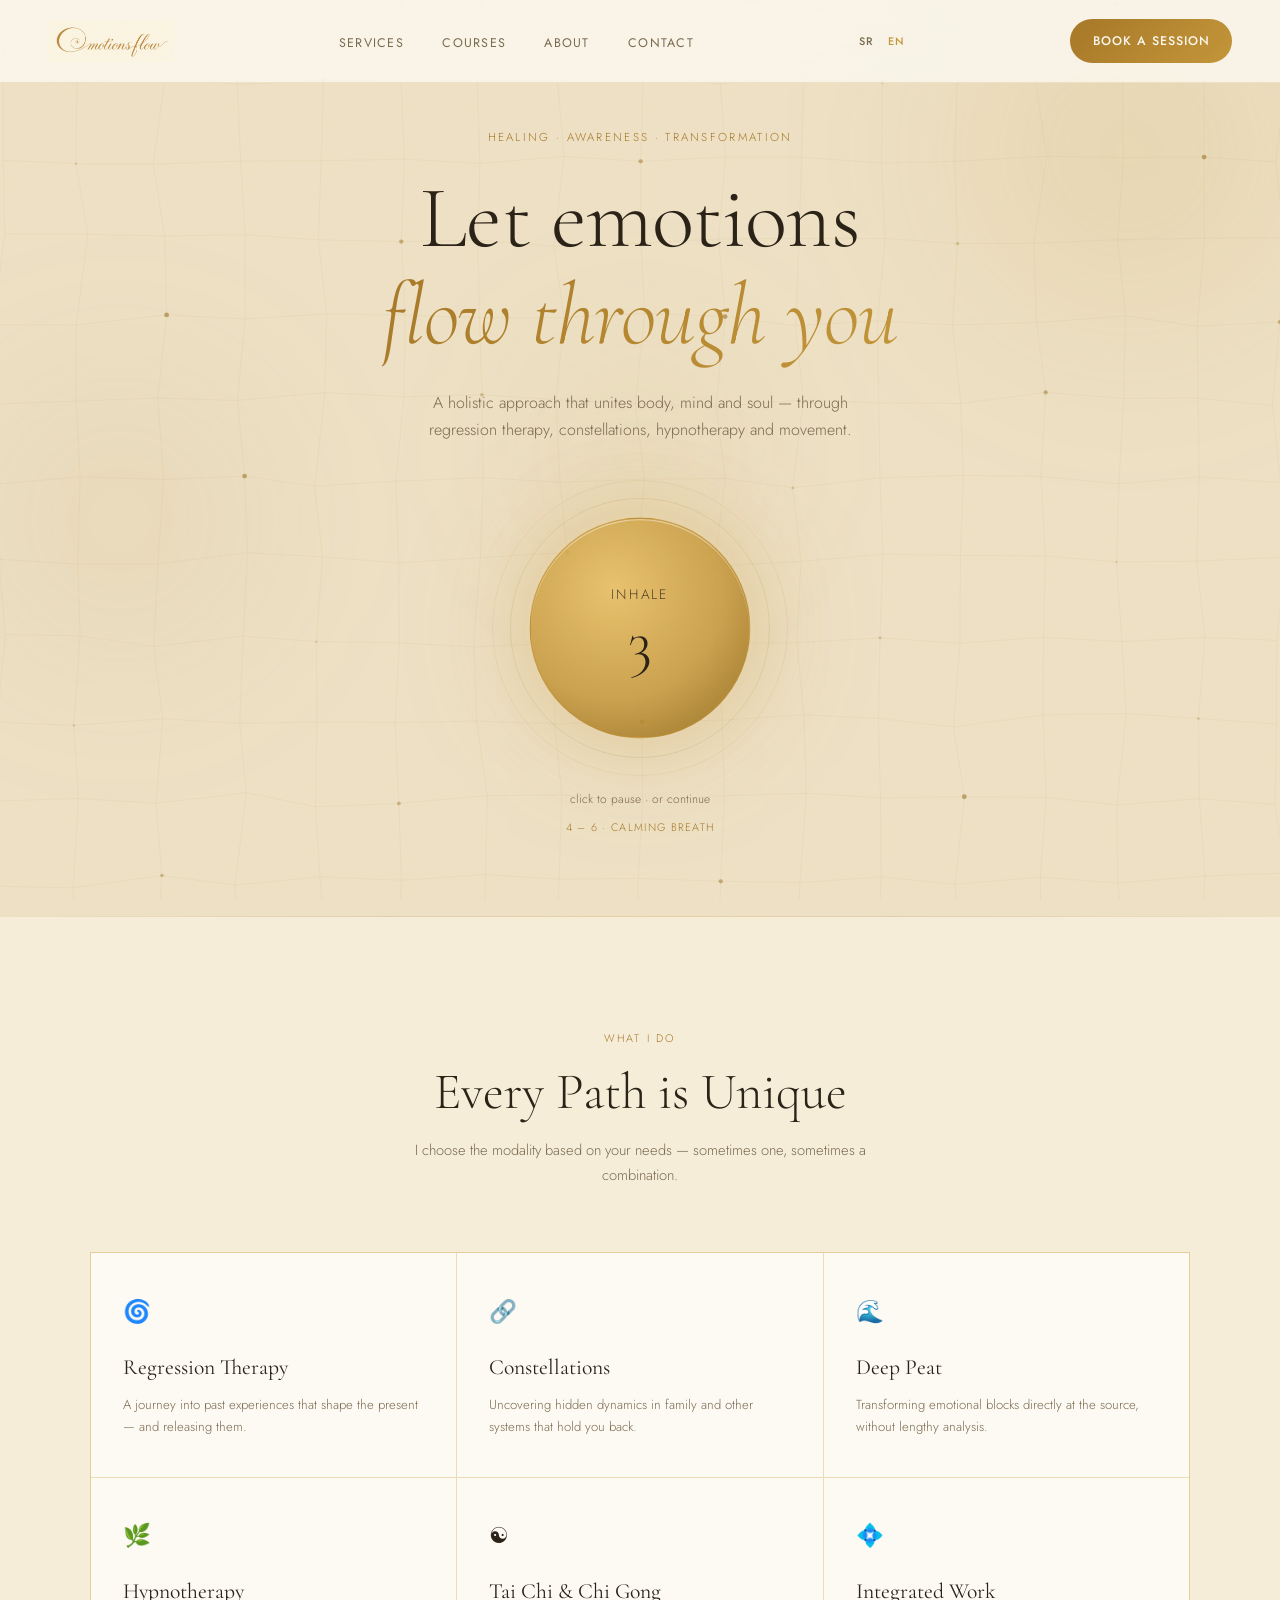
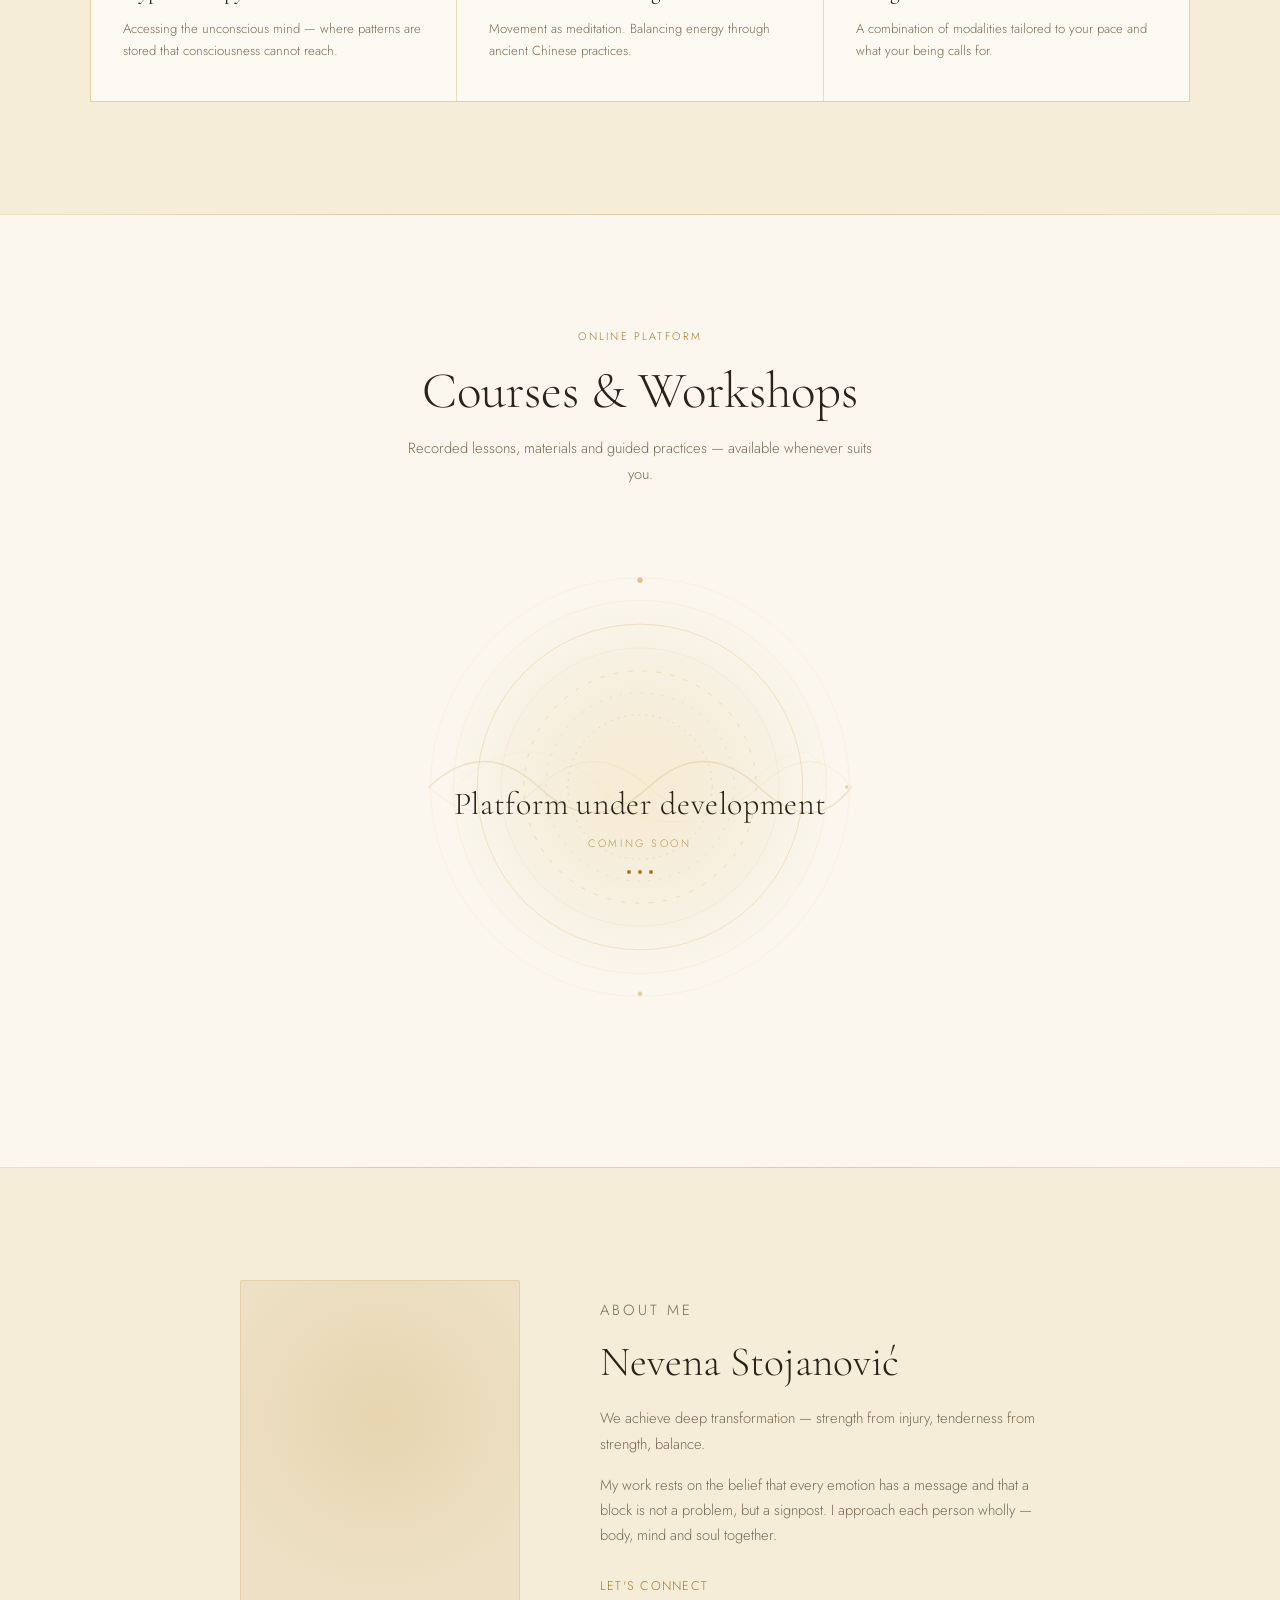
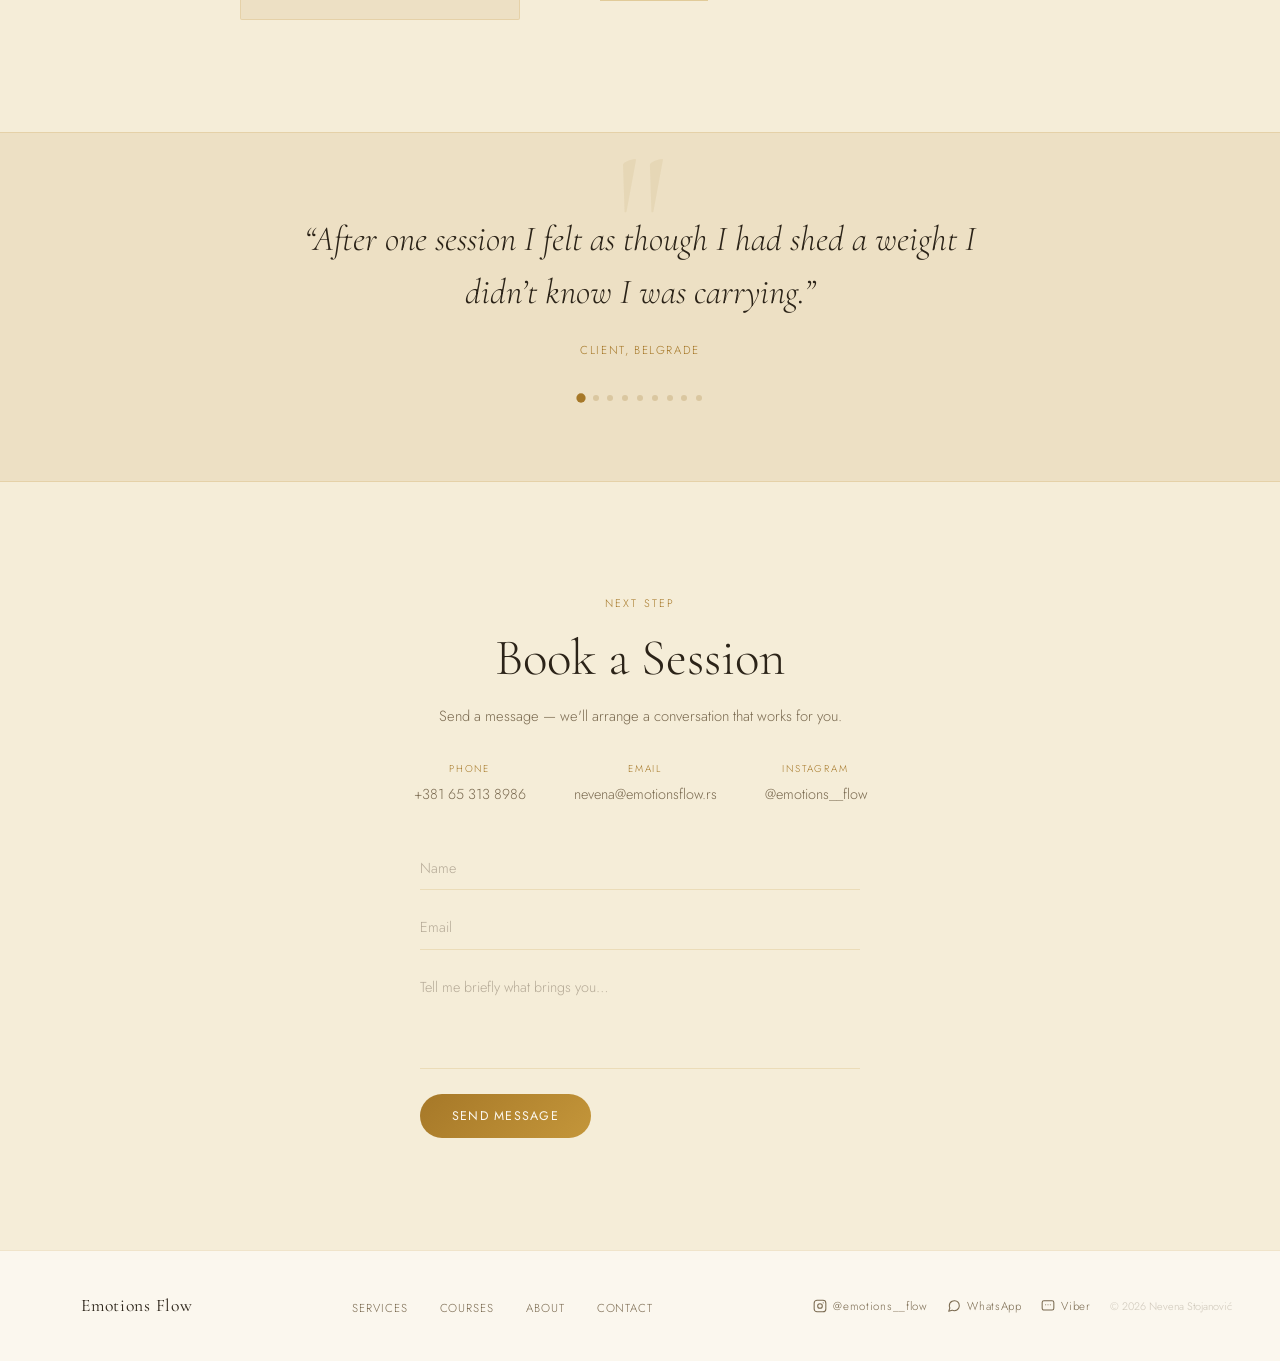
==== index.html @ a9da5769 "Initial commit" ====
<!DOCTYPE html>
<html lang="sr">
<head>
<meta charset="UTF-8">
<meta name="viewport" content="width=device-width, initial-scale=1.0">
<title>Emotions Flow — Nevena Stojanović</title>
<link rel="canonical" href="https://emotionsflow.rs/sr/">
<link rel="alternate" hreflang="sr" href="https://emotionsflow.rs/sr/">
<link rel="alternate" hreflang="en" href="https://emotionsflow.rs/en/">
<link rel="alternate" hreflang="x-default" href="https://emotionsflow.rs/">
<meta http-equiv="refresh" content="0; url=sr/">
<script>
  var lang = navigator.language || navigator.userLanguage || 'sr';
  window.location.replace(lang.startsWith('en') ? 'en/' : 'sr/');
</script>
</head>
<body>
<p>Redirecting… <a href="sr/">Srpska verzija</a> · <a href="en/">English version</a></p>
</body>
</html>
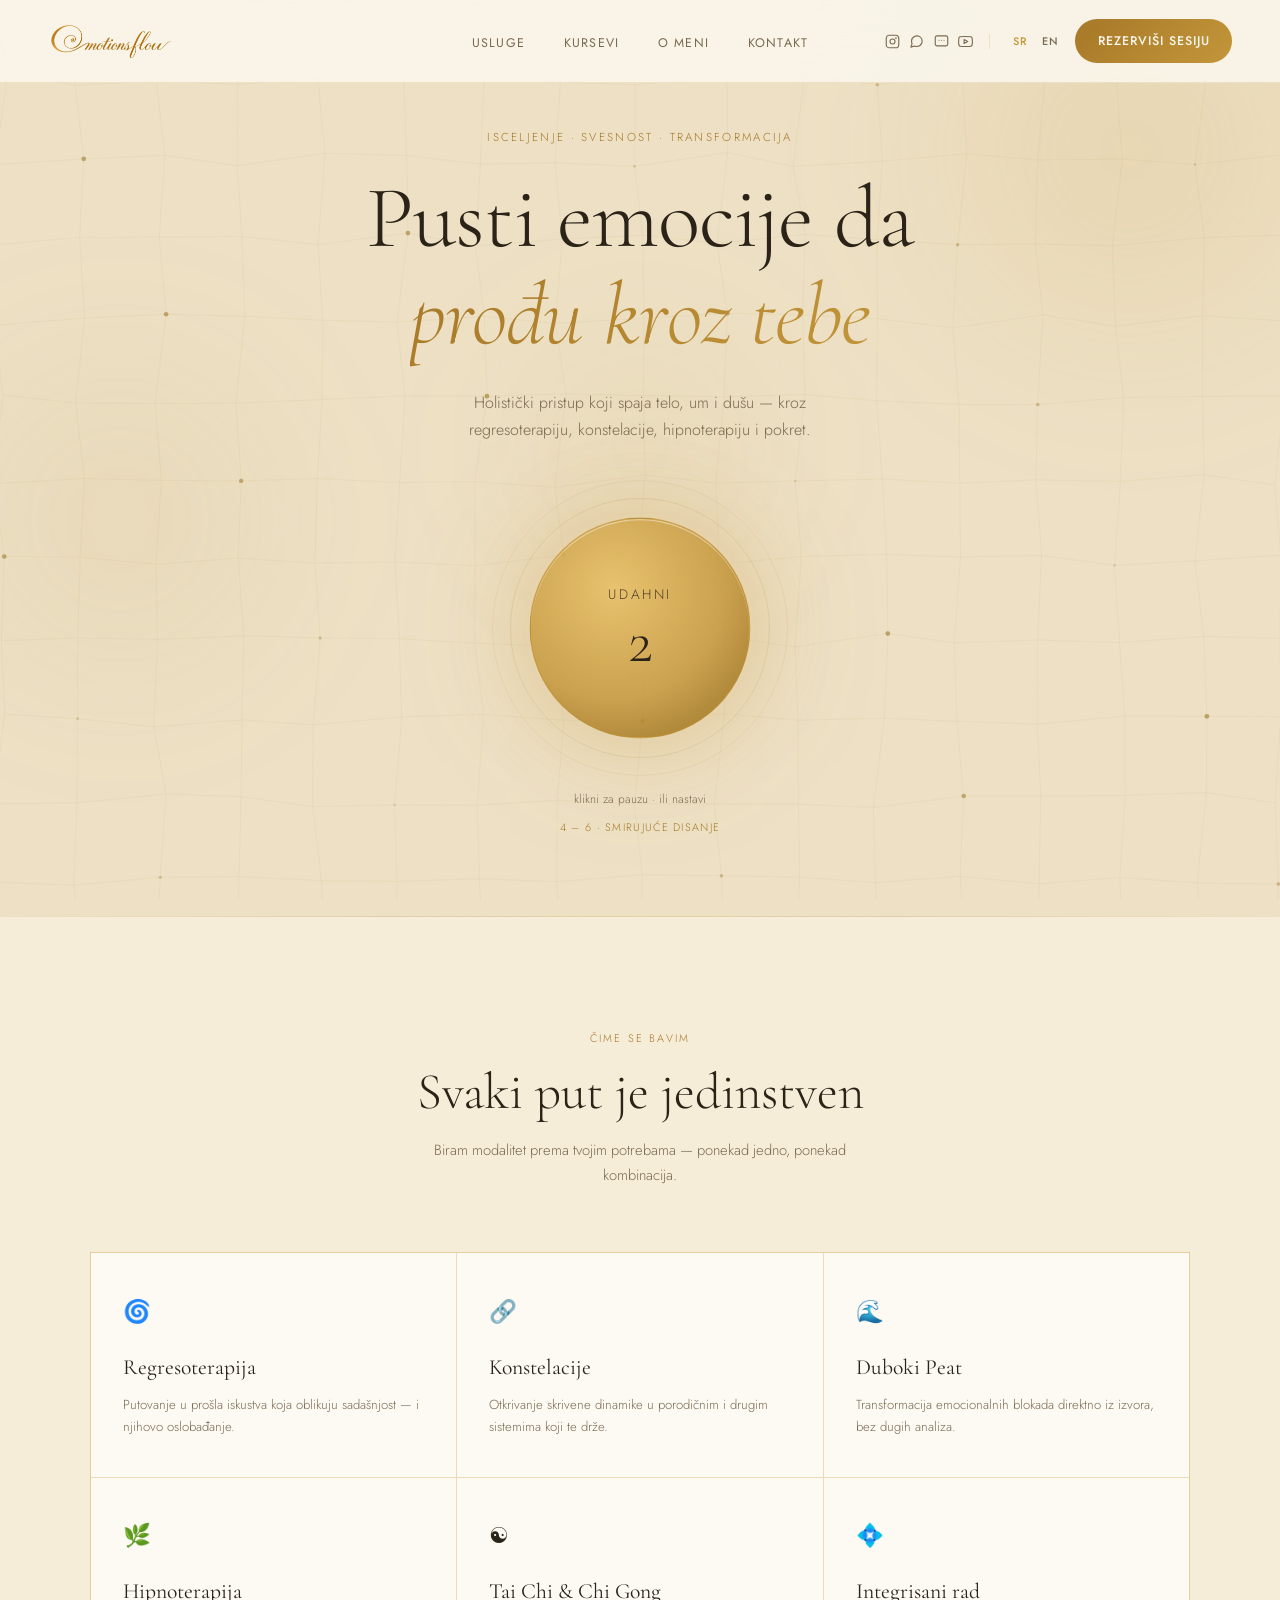
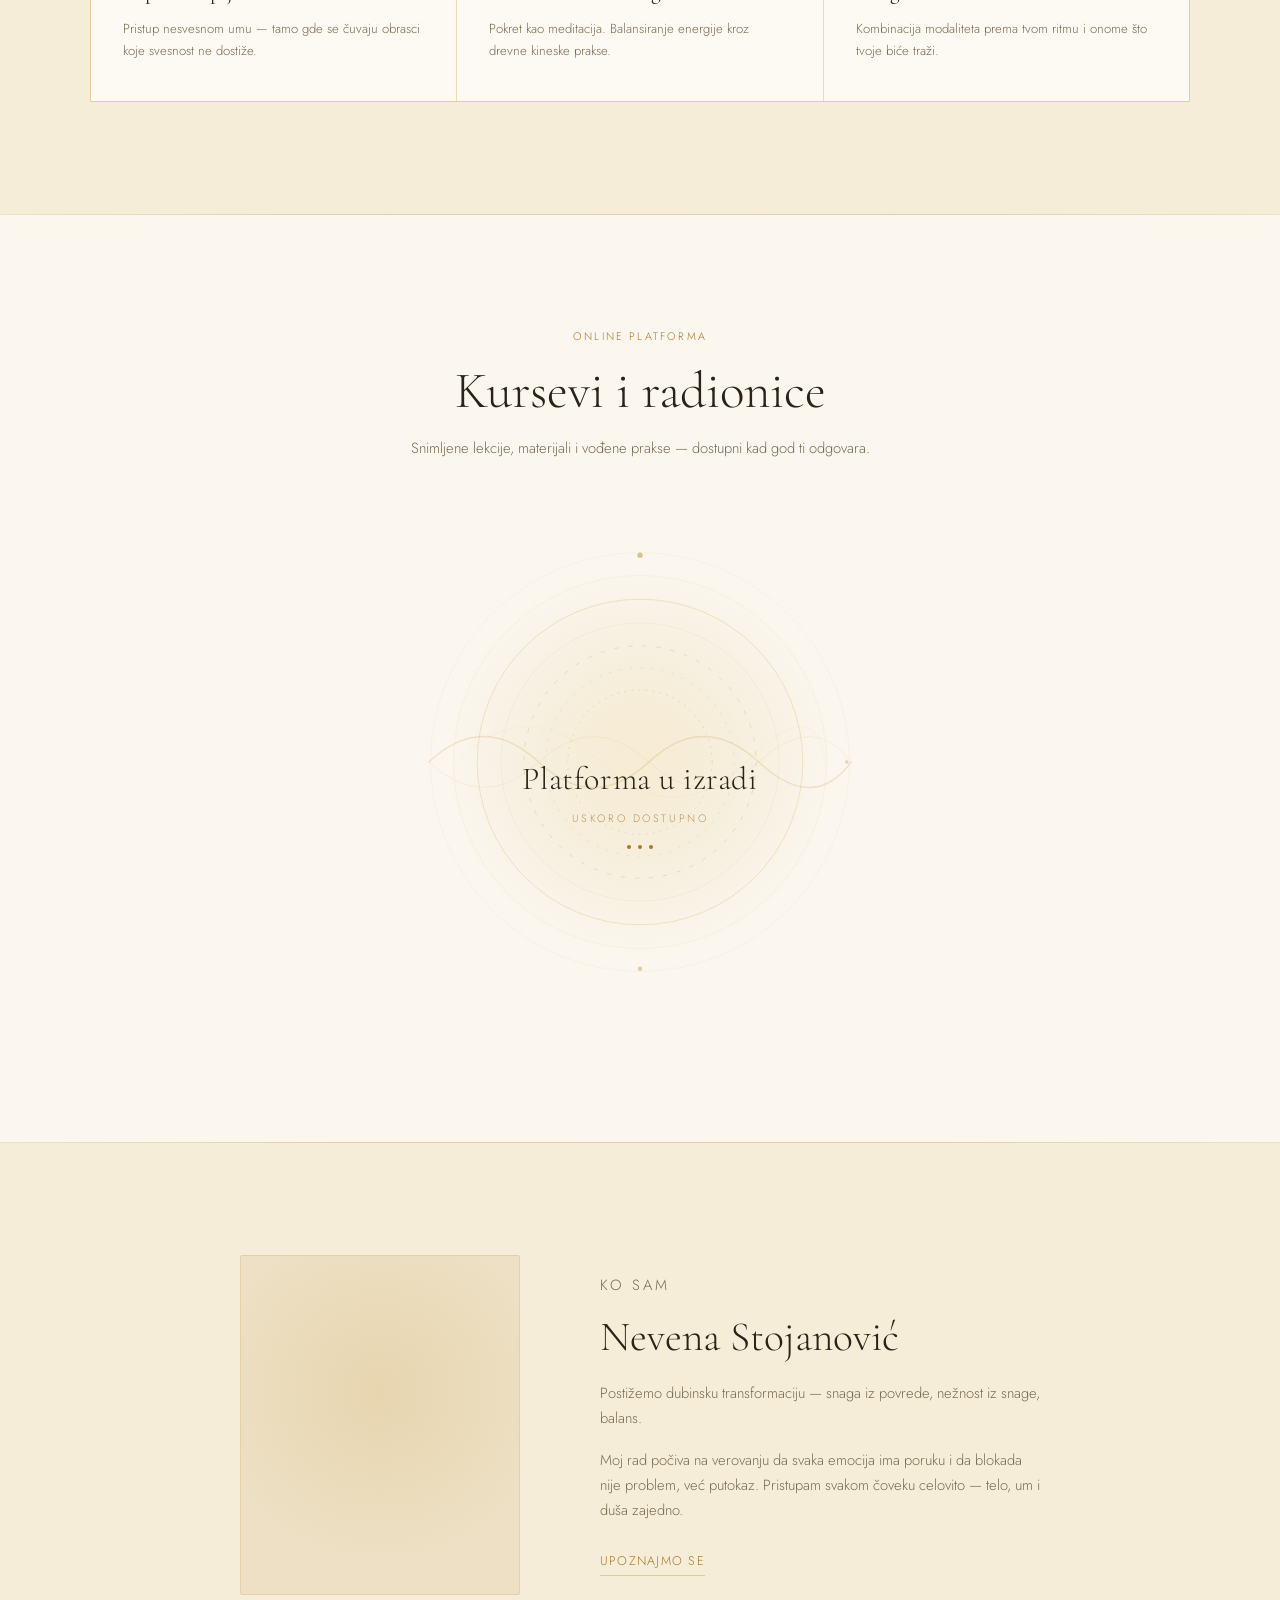
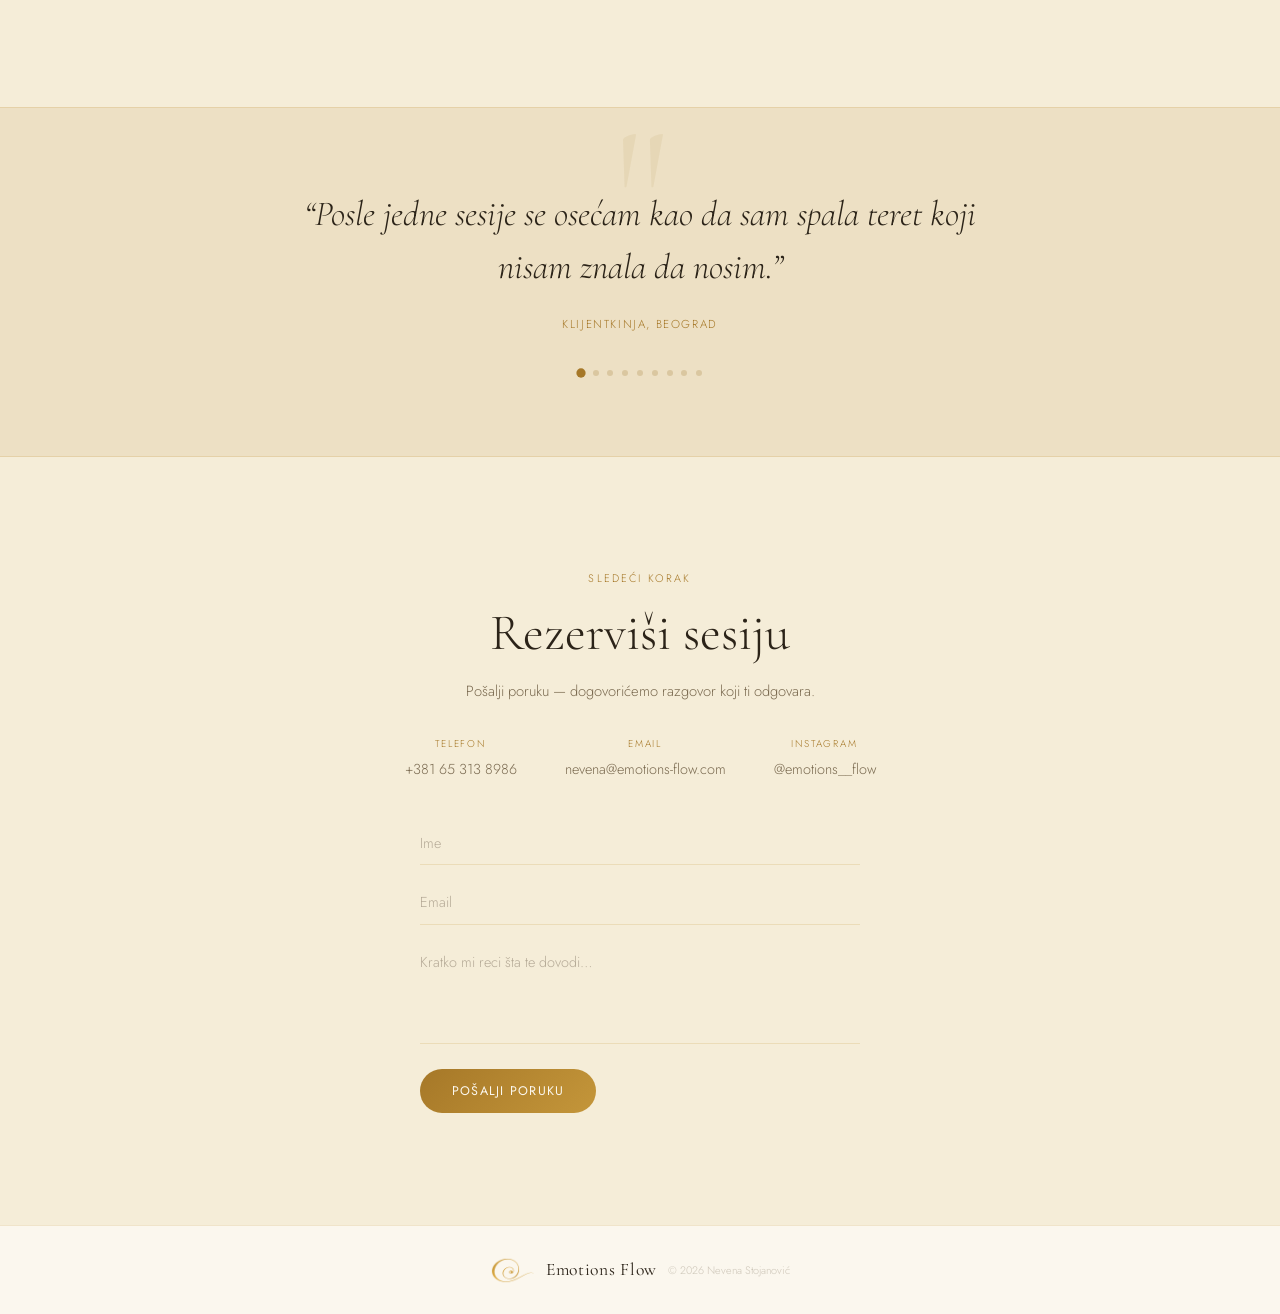
==== commit 4aca739f: "Mobile adaptation" ====
--- a/index.html
+++ b/index.html
@@ -10,8 +10,7 @@
 <link rel="alternate" hreflang="x-default" href="https://emotionsflow.rs/">
 <meta http-equiv="refresh" content="0; url=sr/">
 <script>
-  var lang = navigator.language || navigator.userLanguage || 'sr';
-  window.location.replace(lang.startsWith('en') ? 'en/' : 'sr/');
+  window.location.replace('sr/');
 </script>
 </head>
 <body>
